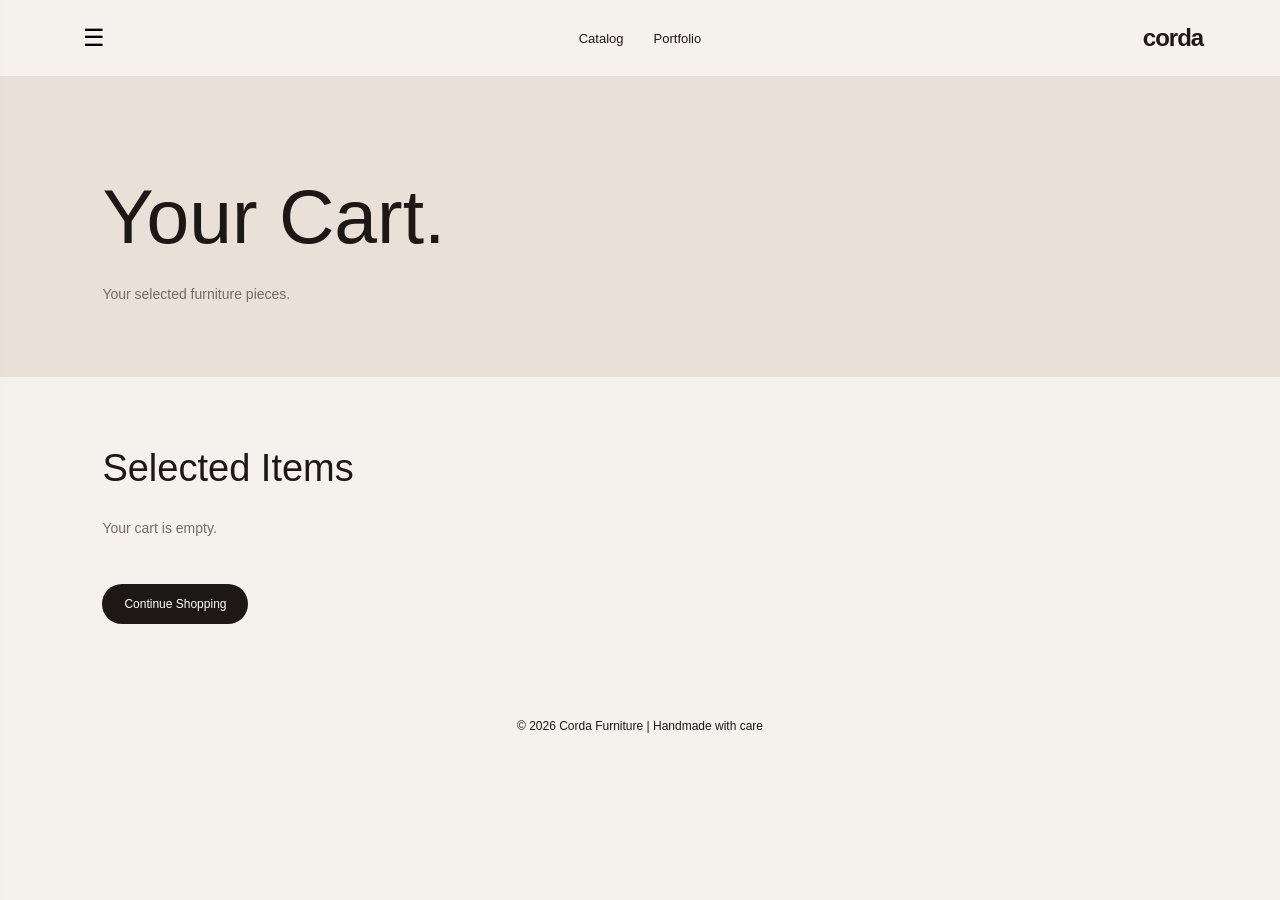
==== cart.html @ 0aab3347 "Create Corda multi-page furniture website" ====
<!DOCTYPE html>
<html lang="en">
<head>
  <meta charset="UTF-8">
  <meta name="viewport" content="width=device-width, initial-scale=1.0">

  <title>Cart | Corda</title>

  <link rel="stylesheet" href="style.css">
</head>
<body>

  <header class="navbar">

    <button class="menu-icon" onclick="toggleMenu()" aria-label="Open menu">
      ☰
    </button>

    <nav class="top-links">
      <a href="catalog.html">Catalog</a>
      <a href="portfolio.html">Portfolio</a>
    </nav>

    <a href="index.html" class="logo">corda</a>

  </header>

  <div class="menu-overlay" id="menuOverlay" onclick="closeMenu()"></div>

  <aside class="side-menu" id="sideMenu">

    <button class="close-menu" onclick="closeMenu()">×</button>

    <h3>corda</h3>

    <nav>
      <a href="index.html">Home</a>
      <a href="story.html">Story</a>
      <a href="catalog.html">Catalog</a>
      <a href="portfolio.html">Portfolio</a>
      <a href="contact.html">Contact</a>
      <a href="cart.html">Add to Cart</a>
    </nav>

  </aside>

  <main>

    <section class="page-hero">

      <h1>Your Cart.</h1>

      <p>
        Your selected furniture pieces.
      </p>

    </section>

    <section class="page-content">

      <h2>Selected Items</h2>

      <div id="cartItems"></div>

      <br>

      <a href="catalog.html" class="dark-btn">
        Continue Shopping
      </a>

    </section>

  </main>

  <footer>
    <p>© 2026 Corda Furniture | Handmade with care</p>
  </footer>

  <script src="script.js"></script>

</body>
</html>
---- style.css ----
* {
  margin: 0;
  padding: 0;
  box-sizing: border-box;
}

html {
  scroll-behavior: smooth;
}

body {
  font-family: Arial, sans-serif;
  background: #f5f1ed;
  color: #1d1815;
}

a {
  color: inherit;
  text-decoration: none;
}

/* HEADER */

.navbar {
  display: grid;
  grid-template-columns: 1fr auto 1fr;
  align-items: center;
  padding: 24px 6%;
  background: #f5f1ed;
  position: relative;
  z-index: 20;
}

.menu-icon {
  justify-self: start;
  display: block;
  background: none;
  border: none;
  font-size: 24px;
  cursor: pointer;
  line-height: 1;
  width: 35px;
}

.top-links {
  display: flex;
  gap: 30px;
  justify-content: center;
}

.top-links a {
  font-size: 13px;
  transition: 0.3s;
}

.top-links a:hover {
  opacity: 0.55;
}

.logo {
  justify-self: end;
  font-size: 24px;
  font-weight: bold;
  letter-spacing: -1px;
}

/* SIDE MENU */

.side-menu {
  position: fixed;
  top: 0;
  left: -320px;
  width: 300px;
  height: 100vh;
  background: #f5f1ed;
  padding: 35px;
  z-index: 100;
  transition: left 0.35s ease;
  box-shadow: 5px 0 25px rgba(0,0,0,0.08);
}

.side-menu.active {
  left: 0;
}

.side-menu h3 {
  font-size: 25px;
  margin: 15px 0 55px;
}

.close-menu {
  position: absolute;
  right: 25px;
  top: 20px;
  border: none;
  background: none;
  font-size: 30px;
  cursor: pointer;
}

.side-menu nav {
  display: flex;
  flex-direction: column;
  gap: 25px;
}

.side-menu nav a {
  font-size: 15px;
  border-bottom: 1px solid #ddd2ca;
  padding-bottom: 12px;
}

.menu-overlay {
  display: none;
  position: fixed;
  inset: 0;
  background: rgba(0,0,0,0.35);
  z-index: 90;
}

.menu-overlay.active {
  display: block;
}

/* HERO */

.hero {
  display: grid;
  grid-template-columns: 1fr 1fr;
  min-height: 560px;
  padding: 45px 6%;
  gap: 35px;
  align-items: center;
}

.hero-content h1 {
  font-size: clamp(36px, 5vw, 64px);
  line-height: 1.05;
  margin: 15px 0 25px;
  font-weight: 500;
}

.small-label {
  font-size: 11px;
  letter-spacing: 2px;
}

.hero-content p:not(.small-label) {
  max-width: 280px;
  font-size: 13px;
  line-height: 1.7;
  color: #756b65;
  margin-bottom: 25px;
}

.hero-image img {
  width: 100%;
  height: 480px;
  object-fit: cover;
  border-radius: 5px;
}

/* BUTTONS */

.dark-btn,
.light-btn,
.outline-btn {
  display: inline-block;
  padding: 13px 22px;
  border-radius: 30px;
  cursor: pointer;
  font-size: 12px;
  transition: 0.3s;
}

.dark-btn {
  background: #1d1815;
  color: white;
  border: none;
}

.dark-btn:hover {
  background: #6d4c3b;
}

.outline-btn {
  background: transparent;
  border: 1px solid #6d625b;
  color: #1d1815;
  align-self: center;
}

.outline-btn:hover {
  background: #1d1815;
  color: white;
}

/* PRODUCTS */

.products {
  display: flex;
  gap: 15px;
  align-items: center;
  padding: 0 6% 80px;
}

.product-card {
  width: 150px;
  height: 120px;
  background: white;
  padding: 8px;
  border-radius: 5px;
  box-shadow: 0 5px 15px rgba(0,0,0,0.04);
}

.product-card img {
  width: 100%;
  height: 100%;
  object-fit: cover;
}

/* STORY */

.story {
  padding: 75px 8%;
}

.story h2,
.details h2 {
  font-size: clamp(28px, 4vw, 43px);
  font-weight: 400;
  margin-bottom: 20px;
}

.story > p {
  max-width: 500px;
  font-size: 13px;
  line-height: 1.8;
  color: #756b65;
  margin-bottom: 40px;
}

.story-layout {
  display: grid;
  grid-template-columns: 1.5fr 1fr;
  gap: 35px;
  align-items: center;
}

.story-layout > img {
  width: 100%;
  height: 270px;
  object-fit: cover;
}

.stats {
  display: flex;
  flex-direction: column;
  gap: 25px;
}

.stats h3 {
  font-size: 40px;
  font-weight: 400;
}

.stats p {
  font-size: 12px;
  color: #756b65;
}

/* DETAILS */

.details {
  background: #24150e;
  color: white;
  padding: 80px 8%;
}

.details-grid {
  display: grid;
  grid-template-columns: 1fr 1.5fr;
  gap: 45px;
  align-items: center;
}

.details-grid img {
  width: 100%;
  height: 300px;
  object-fit: cover;
}

.details-text p {
  font-size: 13px;
  line-height: 1.8;
  color: #d6cbc4;
  margin-bottom: 25px;
}

.light-btn {
  background: transparent;
  color: white;
  border: 1px solid white;
}

.light-btn:hover {
  background: white;
  color: #24150e;
}

.small-images {
  display: flex;
  gap: 15px;
  margin-top: 35px;
}

.small-images img {
  width: 150px;
  height: 110px;
  object-fit: cover;
}

/* FINAL SECTION */

.final-section {
  padding: 90px 8%;
  background: #f5f1ed;
}

.final-section h2 {
  font-size: clamp(35px, 5vw, 70px);
  font-weight: 400;
  color: #9b8577;
}

/* INNER PAGES */

.page-hero {
  padding: 100px 8% 70px;
  background: #e9e0d8;
}

.page-hero h1 {
  font-size: clamp(40px, 6vw, 80px);
  font-weight: 400;
  line-height: 1.05;
  margin-bottom: 25px;
}

.page-hero p {
  max-width: 500px;
  color: #756b65;
  line-height: 1.8;
  font-size: 14px;
}

.page-content {
  padding: 70px 8%;
}

.page-content h2 {
  font-size: 38px;
  font-weight: 400;
  margin-bottom: 25px;
}

.page-content p {
  font-size: 14px;
  line-height: 1.9;
  color: #756b65;
  max-width: 650px;
  margin-bottom: 25px;
}

.page-image {
  width: 100%;
  max-height: 450px;
  object-fit: cover;
  margin-top: 25px;
}

/* CATALOG */

.catalog-grid {
  display: grid;
  grid-template-columns: repeat(3, 1fr);
  gap: 25px;
}

.catalog-card {
  background: white;
  padding: 15px;
}

.catalog-card img {
  width: 100%;
  height: 250px;
  object-fit: cover;
}

.catalog-card h3 {
  font-size: 18px;
  font-weight: 400;
  margin: 15px 0 8px;
}

.catalog-card p {
  font-size: 13px;
  margin-bottom: 15px;
}

/* PORTFOLIO */

.portfolio-grid {
  display: grid;
  grid-template-columns: repeat(2, 1fr);
  gap: 25px;
}

.portfolio-grid img {
  width: 100%;
  height: 320px;
  object-fit: cover;
}

/* CONTACT */

.contact-form {
  max-width: 600px;
}

.contact-form input,
.contact-form textarea {
  width: 100%;
  padding: 15px;
  margin-bottom: 18px;
  border: 1px solid #d5c8be;
  background: #fff;
  font-family: inherit;
  font-size: 14px;
}

.contact-form textarea {
  min-height: 150px;
  resize: vertical;
}

/* CART */

.cart-item {
  display: flex;
  align-items: center;
  justify-content: space-between;
  background: white;
  padding: 20px;
  margin-bottom: 15px;
  gap: 15px;
}

.cart-item img {
  width: 90px;
  height: 75px;
  object-fit: cover;
}

.cart-item h3 {
  font-weight: 400;
  font-size: 15px;
}

.cart-item button {
  border: none;
  background: #24150e;
  color: white;
  padding: 10px 15px;
  cursor: pointer;
}

/* FOOTER */

footer {
  padding: 25px;
  text-align: center;
  font-size: 12px;
  background: #f5f1ed;
}

/* RESPONSIVE */

@media (max-width: 768px) {

  .navbar {
    padding: 18px 6%;
  }

  .top-links {
    gap: 12px;
  }

  .top-links a {
    font-size: 11px;
  }

  .logo {
    font-size: 21px;
  }

  .hero {
    grid-template-columns: 1fr;
    padding: 30px 6%;
  }

  .hero-image img {
    height: 350px;
  }

  .products {
    flex-wrap: wrap;
    padding-bottom: 50px;
  }

  .story-layout,
  .details-grid {
    grid-template-columns: 1fr;
  }

  .stats {
    display: grid;
    grid-template-columns: repeat(3, 1fr);
    gap: 10px;
  }

  .stats h3 {
    font-size: 28px;
  }

  .small-images img {
    width: 32%;
    height: 90px;
  }

  .details,
  .story {
    padding: 50px 6%;
  }

  .page-hero {
    padding: 70px 6% 50px;
  }

  .page-content {
    padding: 50px 6%;
  }

  .catalog-grid {
    grid-template-columns: 1fr;
  }

  .portfolio-grid {
    grid-template-columns: 1fr;
  }

  .portfolio-grid img {
    height: 250px;
  }

  .cart-item {
    flex-wrap: wrap;
  }

}
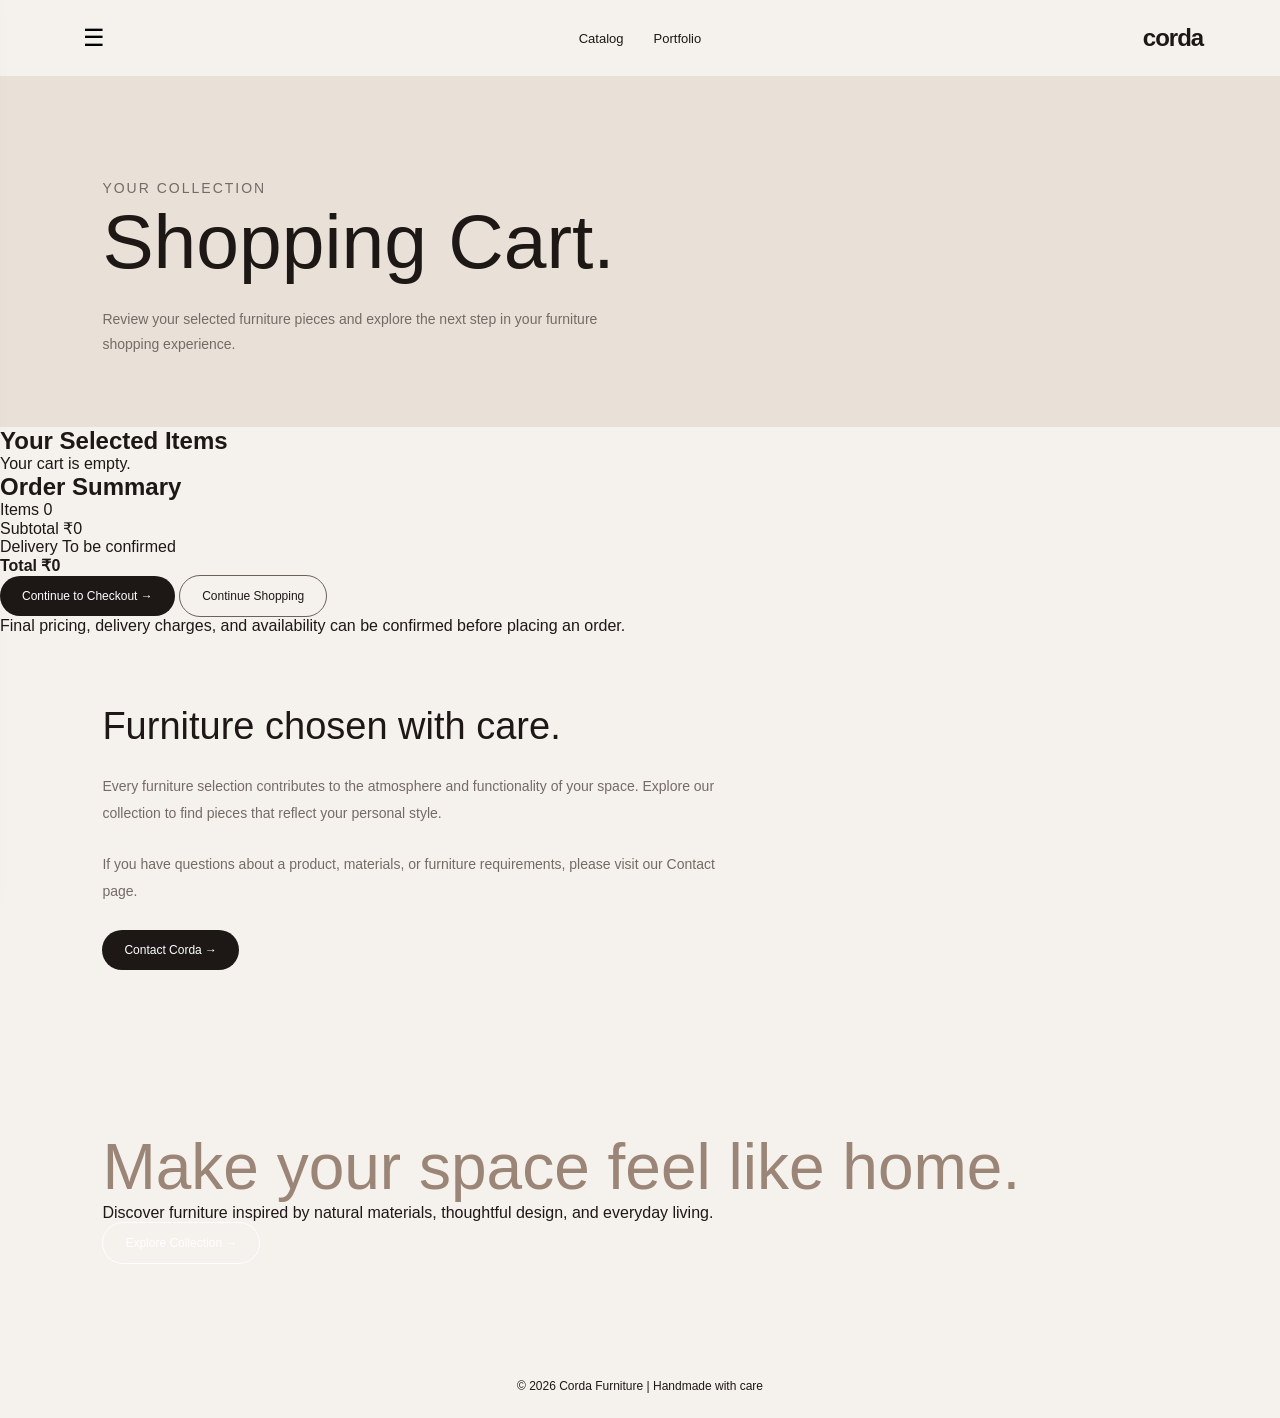
==== commit 8431d72e: "Update Corda furniture website" ====
--- a/cart.html
+++ b/cart.html
@@ -5,15 +5,18 @@
   <meta charset="UTF-8">
   <meta name="viewport" content="width=device-width, initial-scale=1.0">
 
-  <title>Cart | Corda</title>
+  <title>Cart | Corda Furniture</title>
 
   <link rel="stylesheet" href="style.css">
 </head>
 <body>
 
+  <!-- HEADER -->
   <header class="navbar">
 
-    <button class="menu-icon" onclick="toggleMenu()" aria-label="Open menu">
+    <button class="menu-icon"
+            onclick="toggleMenu()"
+            aria-label="Open menu">
       ☰
     </button>
 
@@ -26,11 +29,19 @@
 
   </header>
 
-  <div class="menu-overlay" id="menuOverlay" onclick="closeMenu()"></div>
+
+  <!-- SIDE MENU -->
+  <div class="menu-overlay"
+       id="menuOverlay"
+       onclick="closeMenu()">
+  </div>
 
   <aside class="side-menu" id="sideMenu">
 
-    <button class="close-menu" onclick="closeMenu()">×</button>
+    <button class="close-menu"
+            onclick="closeMenu()">
+      ×
+    </button>
 
     <h3>corda</h3>
 
@@ -45,37 +56,229 @@
 
   </aside>
 
+
   <main>
 
+    <!-- PAGE HERO -->
     <section class="page-hero">
 
-      <h1>Your Cart.</h1>
-
-      <p>
-        Your selected furniture pieces.
-      </p>
-
-    </section>
-
-    <section class="page-content">
-
-      <h2>Selected Items</h2>
-
-      <div id="cartItems"></div>
-
-      <br>
-
-      <a href="catalog.html" class="dark-btn">
-        Continue Shopping
+      <p class="small-label">
+        YOUR COLLECTION
+      </p>
+
+      <h1>
+        Shopping Cart.
+      </h1>
+
+      <p>
+        Review your selected furniture pieces
+        and explore the next step in your
+        furniture shopping experience.
+      </p>
+
+    </section>
+
+
+    <!-- CART SECTION -->
+    <section class="cart-section reveal-on-scroll">
+
+      <div class="cart-container">
+
+        <!-- CART ITEMS -->
+        <div class="cart-items">
+
+          <h2>
+            Your Selected Items
+          </h2>
+
+          <div id="cartItems">
+
+            <!-- Cart items are loaded using JavaScript -->
+
+          </div>
+
+          <div id="emptyCart"
+               class="empty-cart"
+               style="display: none;">
+
+            <h3>
+              Your cart is empty.
+            </h3>
+
+            <p>
+              Explore our collection and
+              discover furniture for your space.
+            </p>
+
+            <a href="catalog.html"
+               class="dark-btn">
+
+              Explore Catalog →
+
+            </a>
+
+          </div>
+
+        </div>
+
+
+        <!-- CART SUMMARY -->
+        <div class="cart-summary">
+
+          <h2>
+            Order Summary
+          </h2>
+
+          <div class="summary-row">
+
+            <span>
+              Items
+            </span>
+
+            <span id="cartCount">
+              0
+            </span>
+
+          </div>
+
+
+          <div class="summary-row">
+
+            <span>
+              Subtotal
+            </span>
+
+            <span id="cartSubtotal">
+              ₹0
+            </span>
+
+          </div>
+
+
+          <div class="summary-row">
+
+            <span>
+              Delivery
+            </span>
+
+            <span>
+              To be confirmed
+            </span>
+
+          </div>
+
+
+          <div class="summary-divider"></div>
+
+
+          <div class="summary-row total-row">
+
+            <strong>
+              Total
+            </strong>
+
+            <strong id="cartTotal">
+              ₹0
+            </strong>
+
+          </div>
+
+
+          <button class="dark-btn"
+                  onclick="checkoutCart()">
+
+            Continue to Checkout →
+
+          </button>
+
+
+          <a href="catalog.html"
+             class="outline-btn">
+
+            Continue Shopping
+
+          </a>
+
+          <p class="summary-note">
+
+            Final pricing, delivery charges,
+            and availability can be confirmed
+            before placing an order.
+
+          </p>
+
+        </div>
+
+      </div>
+
+    </section>
+
+
+    <!-- INFORMATION SECTION -->
+    <section class="page-content reveal-on-scroll">
+
+      <h2>
+        Furniture chosen with care.
+      </h2>
+
+      <p>
+        Every furniture selection contributes
+        to the atmosphere and functionality
+        of your space. Explore our collection
+        to find pieces that reflect your
+        personal style.
+      </p>
+
+      <p>
+        If you have questions about a product,
+        materials, or furniture requirements,
+        please visit our Contact page.
+      </p>
+
+      <a href="contact.html"
+         class="dark-btn">
+
+        Contact Corda →
+
       </a>
 
     </section>
 
+
+    <!-- FINAL SECTION -->
+    <section class="final-section">
+
+      <h2>
+        Make your space feel like home.
+      </h2>
+
+      <p>
+        Discover furniture inspired by
+        natural materials, thoughtful
+        design, and everyday living.
+      </p>
+
+      <a href="catalog.html"
+         class="light-btn">
+
+        Explore Collection →
+
+      </a>
+
+    </section>
+
   </main>
 
+
+  <!-- FOOTER -->
   <footer>
-    <p>© 2026 Corda Furniture | Handmade with care</p>
+
+    <p>
+      © 2026 Corda Furniture | Handmade with care
+    </p>
+
   </footer>
+
 
   <script src="script.js"></script>
 
--- a/style.css
+++ b/style.css
@@ -569,4 +569,182 @@
     flex-wrap: wrap;
   }
 
-}+}
+
+/* ========================================
+   CORDA - ANIMATIONS & TRANSITIONS
+   ======================================== */
+
+/* Smooth scrolling */
+html {
+  scroll-behavior: smooth;
+}
+
+/* General page reveal */
+@keyframes fadeIn {
+  from {
+    opacity: 0;
+  }
+  to {
+    opacity: 1;
+  }
+}
+
+@keyframes slideUp {
+  from {
+    opacity: 0;
+    transform: translateY(40px);
+  }
+  to {
+    opacity: 1;
+    transform: translateY(0);
+  }
+}
+
+@keyframes slideLeft {
+  from {
+    opacity: 0;
+    transform: translateX(-40px);
+  }
+  to {
+    opacity: 1;
+    transform: translateX(0);
+  }
+}
+
+@keyframes slideRight {
+  from {
+    opacity: 0;
+    transform: translateX(40px);
+  }
+  to {
+    opacity: 1;
+    transform: translateX(0);
+  }
+}
+
+/* Hero section entrance */
+.hero h1 {
+  animation: slideUp 1s ease-out both;
+}
+
+.hero p {
+  animation: slideUp 1s ease-out 0.2s both;
+}
+
+.hero .btn,
+.hero button {
+  animation: slideUp 1s ease-out 0.4s both;
+}
+
+/* Navigation transition */
+.navbar a,
+nav a {
+  transition:
+    color 0.3s ease,
+    opacity 0.3s ease;
+}
+
+.navbar a:hover,
+nav a:hover {
+  opacity: 0.65;
+}
+
+/* Button transitions */
+button,
+.btn,
+a.btn {
+  transition:
+    transform 0.3s ease,
+    background-color 0.3s ease,
+    color 0.3s ease,
+    box-shadow 0.3s ease;
+}
+
+button:hover,
+.btn:hover,
+a.btn:hover {
+  transform: translateY(-3px);
+}
+
+/* Product card hover */
+.product-card,
+.product-item,
+.card {
+  transition:
+    transform 0.4s ease,
+    box-shadow 0.4s ease;
+}
+
+.product-card:hover,
+.product-item:hover,
+.card:hover {
+  transform: translateY(-8px);
+  box-shadow: 0 10px 30px rgba(0, 0, 0, 0.08);
+}
+
+/* Product image zoom */
+.product-card img,
+.product-item img,
+.card img {
+  transition: transform 0.5s ease;
+}
+
+.product-card:hover img,
+.product-item:hover img,
+.card:hover img {
+  transform: scale(1.05);
+}
+
+/* Image transitions */
+img {
+  transition: opacity 0.3s ease;
+}
+
+/* Section heading hover transition */
+h1,
+h2,
+h3 {
+  transition: letter-spacing 0.3s ease;
+}
+
+/* Image hover effect */
+.story-section img,
+.details-section img,
+.about-section img {
+  transition:
+    transform 0.6s ease,
+    filter 0.4s ease;
+}
+
+.story-section img:hover,
+.details-section img:hover,
+.about-section img:hover {
+  transform: scale(1.03);
+}
+
+/* Accessibility: reduce motion */
+@media (prefers-reduced-motion: reduce) {
+  *,
+  *::before,
+  *::after {
+    animation-duration: 0.01ms !important;
+    animation-iteration-count: 1 !important;
+    transition-duration: 0.01ms !important;
+    scroll-behavior: auto !important;
+  }
+}
+
+/* Scroll reveal */
+.reveal-hidden {
+  opacity: 0;
+  transform: translateY(35px);
+  transition:
+    opacity 0.8s ease,
+    transform 0.8s ease;
+}
+
+.reveal-visible {
+  opacity: 1;
+  transform: translateY(0);
+}
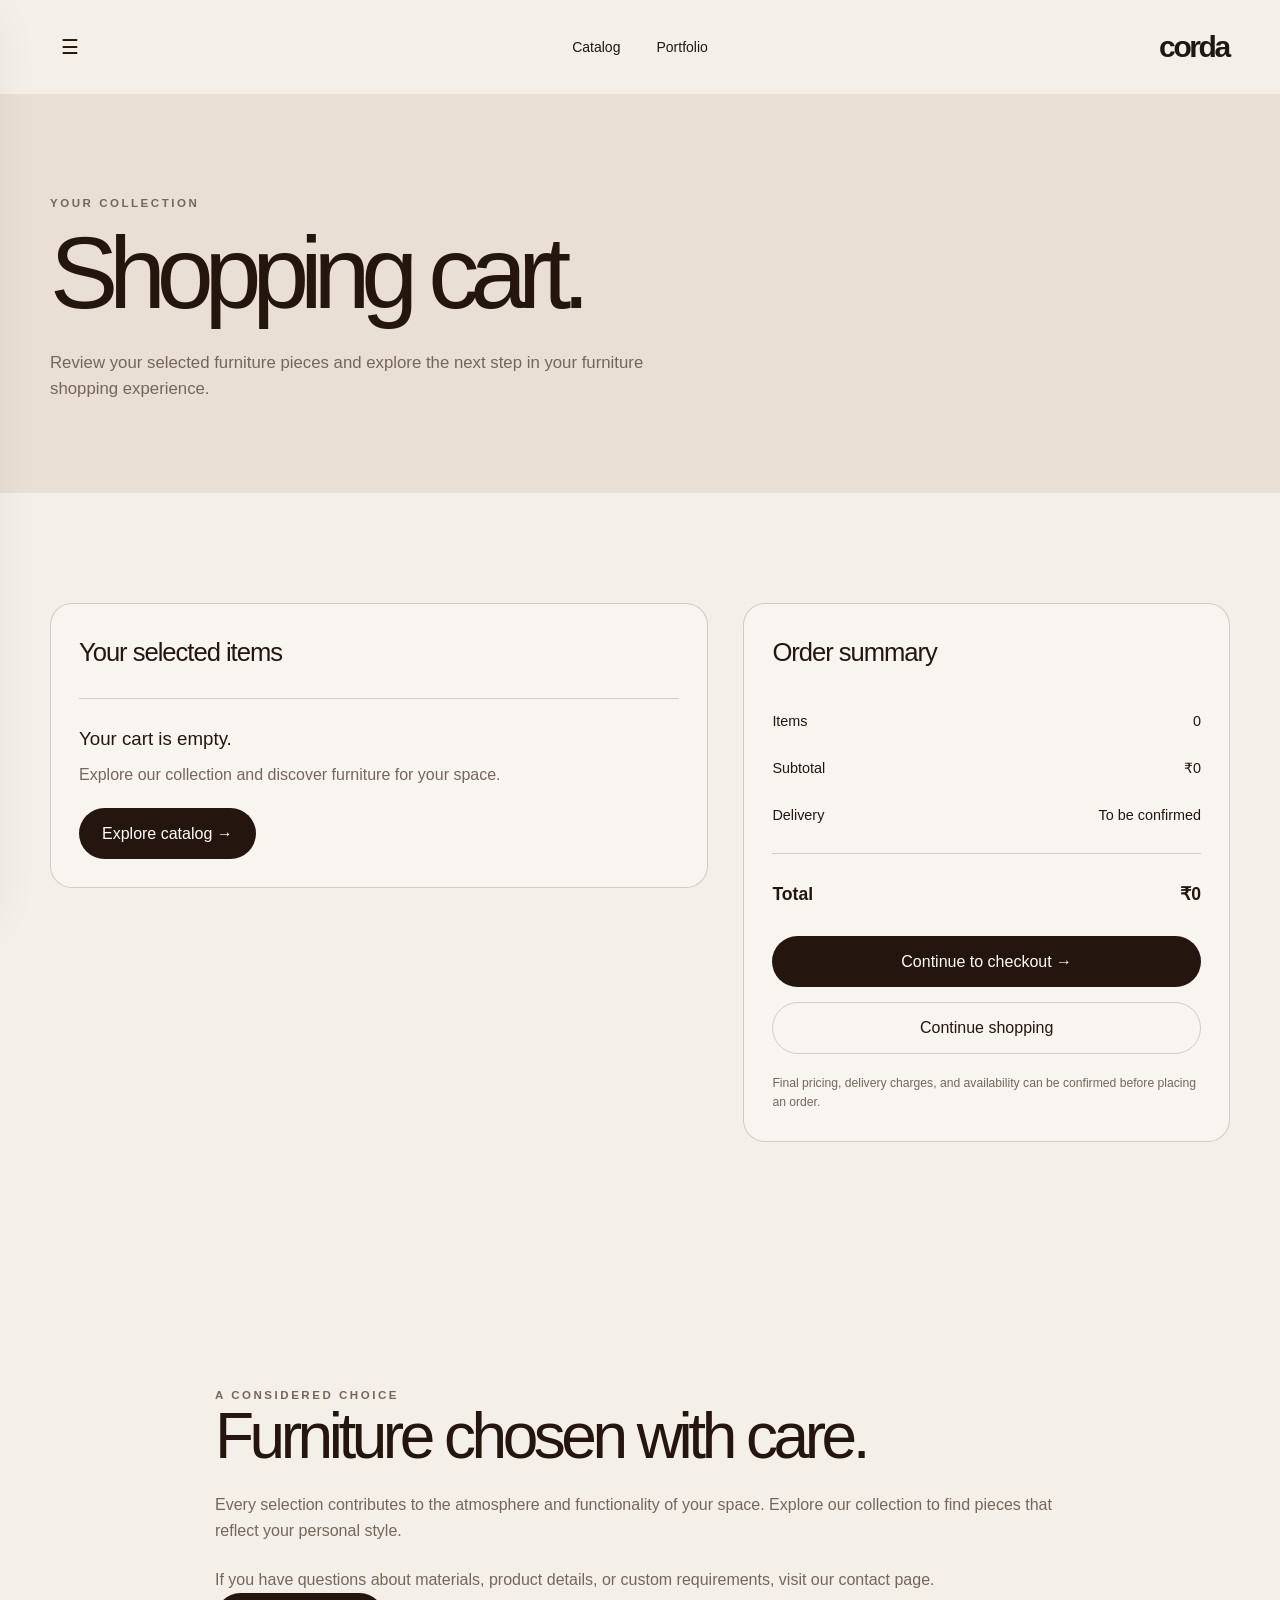
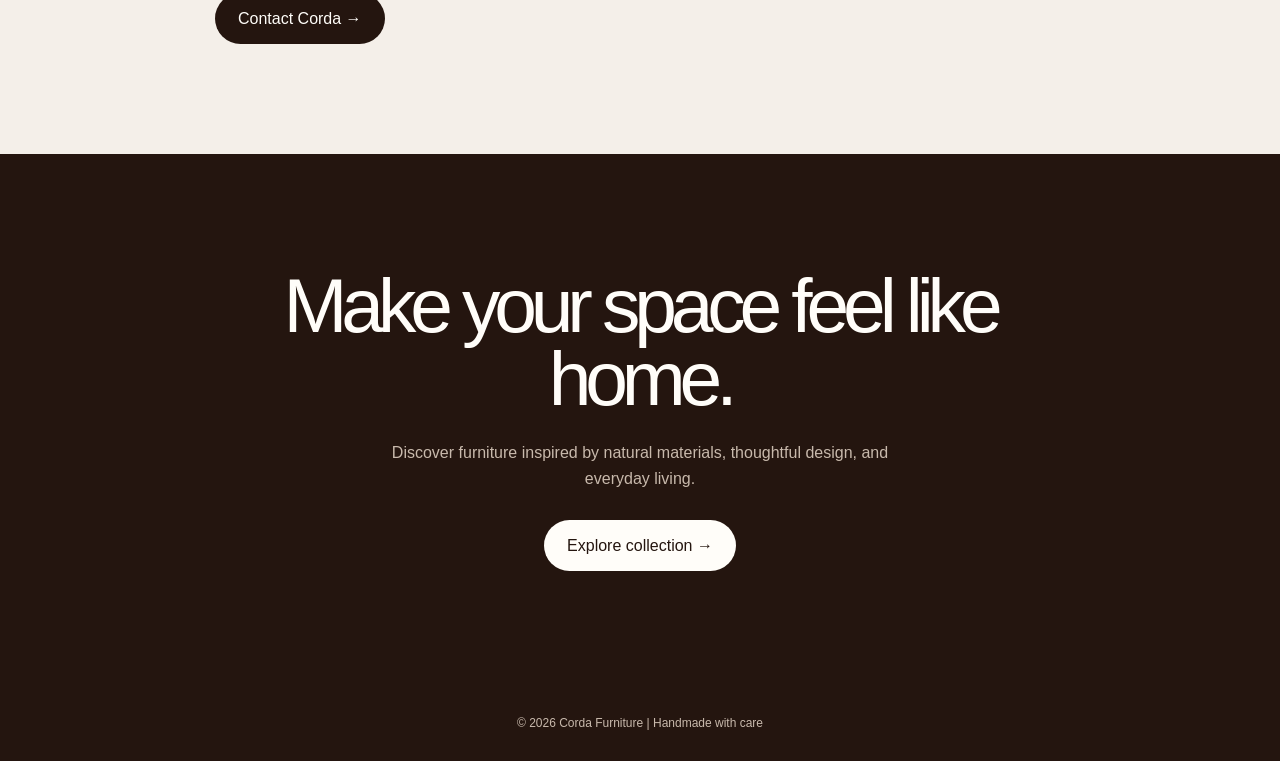
==== commit d78dee0b: "Fix website root structure for GitHub Pages" ====
--- a/cart.html
+++ b/cart.html
@@ -1,286 +1,92 @@
-
 <!DOCTYPE html>
 <html lang="en">
 <head>
   <meta charset="UTF-8">
   <meta name="viewport" content="width=device-width, initial-scale=1.0">
-
+  <meta name="description" content="Corda Furniture — thoughtful, handmade furniture inspired by natural materials.">
   <title>Cart | Corda Furniture</title>
-
   <link rel="stylesheet" href="style.css">
 </head>
 <body>
-
-  <!-- HEADER -->
   <header class="navbar">
-
-    <button class="menu-icon"
-            onclick="toggleMenu()"
-            aria-label="Open menu">
-      ☰
-    </button>
-
-    <nav class="top-links">
+    <button class="menu-icon" onclick="toggleMenu()" aria-label="Open navigation menu">☰</button>
+    <nav class="top-links" aria-label="Quick navigation">
       <a href="catalog.html">Catalog</a>
       <a href="portfolio.html">Portfolio</a>
     </nav>
-
-    <a href="index.html" class="logo">corda</a>
-
+    <a href="index.html" class="logo" aria-label="Corda home">corda</a>
   </header>
 
+  <div class="menu-overlay" id="menuOverlay" onclick="closeMenu()"></div>
 
-  <!-- SIDE MENU -->
-  <div class="menu-overlay"
-       id="menuOverlay"
-       onclick="closeMenu()">
-  </div>
-
-  <aside class="side-menu" id="sideMenu">
-
-    <button class="close-menu"
-            onclick="closeMenu()">
-      ×
-    </button>
-
+  <aside class="side-menu" id="sideMenu" aria-label="Main navigation">
+    <button class="close-menu" onclick="closeMenu()" aria-label="Close menu">×</button>
     <h3>corda</h3>
-
     <nav>
       <a href="index.html">Home</a>
       <a href="story.html">Story</a>
       <a href="catalog.html">Catalog</a>
       <a href="portfolio.html">Portfolio</a>
       <a href="contact.html">Contact</a>
-      <a href="cart.html">Add to Cart</a>
+      <a href="cart.html">Add to Cart <span id="menuCartCount"></span></a>
     </nav>
-
   </aside>
 
-
   <main>
-
-    <!-- PAGE HERO -->
     <section class="page-hero">
-
-      <p class="small-label">
-        YOUR COLLECTION
-      </p>
-
-      <h1>
-        Shopping Cart.
-      </h1>
-
-      <p>
-        Review your selected furniture pieces
-        and explore the next step in your
-        furniture shopping experience.
-      </p>
-
+      <div class="container">
+        <p class="eyebrow">Your collection</p>
+        <h1>Shopping cart.</h1>
+        <p>Review your selected furniture pieces and explore the next step in your furniture shopping experience.</p>
+      </div>
     </section>
 
-
-    <!-- CART SECTION -->
-    <section class="cart-section reveal-on-scroll">
-
-      <div class="cart-container">
-
-        <!-- CART ITEMS -->
-        <div class="cart-items">
-
-          <h2>
-            Your Selected Items
-          </h2>
-
-          <div id="cartItems">
-
-            <!-- Cart items are loaded using JavaScript -->
-
+    <section class="section">
+      <div class="container cart-container">
+        <div class="cart-items reveal-on-scroll">
+          <h2>Your selected items</h2>
+          <div id="cartItems"></div>
+          <div id="emptyCart" class="empty-cart" style="display: none;">
+            <h3>Your cart is empty.</h3>
+            <p>Explore our collection and discover furniture for your space.</p>
+            <a href="catalog.html" class="dark-btn">Explore catalog →</a>
           </div>
-
-          <div id="emptyCart"
-               class="empty-cart"
-               style="display: none;">
-
-            <h3>
-              Your cart is empty.
-            </h3>
-
-            <p>
-              Explore our collection and
-              discover furniture for your space.
-            </p>
-
-            <a href="catalog.html"
-               class="dark-btn">
-
-              Explore Catalog →
-
-            </a>
-
-          </div>
-
         </div>
 
-
-        <!-- CART SUMMARY -->
-        <div class="cart-summary">
-
-          <h2>
-            Order Summary
-          </h2>
-
-          <div class="summary-row">
-
-            <span>
-              Items
-            </span>
-
-            <span id="cartCount">
-              0
-            </span>
-
-          </div>
-
-
-          <div class="summary-row">
-
-            <span>
-              Subtotal
-            </span>
-
-            <span id="cartSubtotal">
-              ₹0
-            </span>
-
-          </div>
-
-
-          <div class="summary-row">
-
-            <span>
-              Delivery
-            </span>
-
-            <span>
-              To be confirmed
-            </span>
-
-          </div>
-
-
+        <div class="cart-summary reveal-on-scroll">
+          <h2>Order summary</h2>
+          <div class="summary-row"><span>Items</span><span id="cartCount">0</span></div>
+          <div class="summary-row"><span>Subtotal</span><span id="cartSubtotal">₹0</span></div>
+          <div class="summary-row"><span>Delivery</span><span>To be confirmed</span></div>
           <div class="summary-divider"></div>
-
-
-          <div class="summary-row total-row">
-
-            <strong>
-              Total
-            </strong>
-
-            <strong id="cartTotal">
-              ₹0
-            </strong>
-
-          </div>
-
-
-          <button class="dark-btn"
-                  onclick="checkoutCart()">
-
-            Continue to Checkout →
-
-          </button>
-
-
-          <a href="catalog.html"
-             class="outline-btn">
-
-            Continue Shopping
-
-          </a>
-
-          <p class="summary-note">
-
-            Final pricing, delivery charges,
-            and availability can be confirmed
-            before placing an order.
-
-          </p>
-
+          <div class="summary-row total-row"><strong>Total</strong><strong id="cartTotal">₹0</strong></div>
+          <button class="dark-btn" onclick="checkoutCart()">Continue to checkout →</button>
+          <a href="catalog.html" class="outline-btn">Continue shopping</a>
+          <p class="summary-note">Final pricing, delivery charges, and availability can be confirmed before placing an order.</p>
         </div>
-
       </div>
-
     </section>
 
-
-    <!-- INFORMATION SECTION -->
-    <section class="page-content reveal-on-scroll">
-
-      <h2>
-        Furniture chosen with care.
-      </h2>
-
-      <p>
-        Every furniture selection contributes
-        to the atmosphere and functionality
-        of your space. Explore our collection
-        to find pieces that reflect your
-        personal style.
-      </p>
-
-      <p>
-        If you have questions about a product,
-        materials, or furniture requirements,
-        please visit our Contact page.
-      </p>
-
-      <a href="contact.html"
-         class="dark-btn">
-
-        Contact Corda →
-
-      </a>
-
+    <section class="section">
+      <div class="container content-narrow reveal-on-scroll">
+        <p class="eyebrow">A considered choice</p>
+        <h2>Furniture chosen with care.</h2>
+        <p>Every selection contributes to the atmosphere and functionality of your space. Explore our collection to find pieces that reflect your personal style.</p>
+        <p>If you have questions about materials, product details, or custom requirements, visit our contact page.</p>
+        <a href="contact.html" class="dark-btn">Contact Corda →</a>
+      </div>
     </section>
 
-
-    <!-- FINAL SECTION -->
     <section class="final-section">
-
-      <h2>
-        Make your space feel like home.
-      </h2>
-
-      <p>
-        Discover furniture inspired by
-        natural materials, thoughtful
-        design, and everyday living.
-      </p>
-
-      <a href="catalog.html"
-         class="light-btn">
-
-        Explore Collection →
-
-      </a>
-
+      <h2>Make your space feel like home.</h2>
+      <p>Discover furniture inspired by natural materials, thoughtful design, and everyday living.</p>
+      <a class="light-btn" href="catalog.html">Explore collection →</a>
     </section>
-
   </main>
 
-
-  <!-- FOOTER -->
   <footer>
-
-    <p>
-      © 2026 Corda Furniture | Handmade with care
-    </p>
-
+    <p>© 2026 Corda Furniture | Handmade with care</p>
   </footer>
-
-
   <script src="script.js"></script>
-
 </body>
-</html>+</html>
--- a/style.css
+++ b/style.css
@@ -1,3 +1,19 @@
+/* =========================================================
+   CORDA FURNITURE | REFINED RESPONSIVE DESIGN
+   ========================================================= */
+
+:root {
+  --cream: #f4efe9;
+  --soft-cream: #e9dfd4;
+  --paper: #fffdf9;
+  --brown: #24150f;
+  --brown-2: #3c251b;
+  --muted: #75665d;
+  --line: rgba(36, 21, 15, 0.18);
+  --accent: #b49a80;
+  --shadow: 0 18px 55px rgba(36, 21, 15, 0.10);
+  --radius: 22px;
+}
 
 * {
   margin: 0;
@@ -10,9 +26,22 @@
 }
 
 body {
-  font-family: Arial, sans-serif;
-  background: #f5f1ed;
-  color: #1d1815;
+  min-height: 100vh;
+  overflow-x: hidden;
+  background: var(--cream);
+  color: var(--brown);
+  font-family: Arial, Helvetica, sans-serif;
+  line-height: 1.6;
+}
+
+body.menu-open {
+  overflow: hidden;
+}
+
+img {
+  display: block;
+  width: 100%;
+  max-width: 100%;
 }
 
 a {
@@ -20,731 +49,1192 @@
   text-decoration: none;
 }
 
-/* HEADER */
+button,
+a,
+input,
+textarea,
+select {
+  font: inherit;
+}
+
+button,
+a {
+  -webkit-tap-highlight-color: transparent;
+}
+
+button {
+  cursor: pointer;
+}
+
+::selection {
+  background: var(--brown);
+  color: var(--cream);
+}
+
+/* ---------- GLOBAL ---------- */
+
+.container {
+  width: min(1180px, calc(100% - 48px));
+  margin-inline: auto;
+}
+
+.section {
+  padding: 110px 0;
+}
+
+.eyebrow {
+  color: var(--muted);
+  font-size: 0.72rem;
+  font-weight: 700;
+  letter-spacing: 0.22em;
+  text-transform: uppercase;
+}
+
+.section-heading {
+  max-width: 780px;
+  margin-bottom: 45px;
+}
+
+.section-heading h2 {
+  margin-top: 12px;
+  font-size: clamp(2.2rem, 5vw, 5rem);
+  font-weight: 500;
+  letter-spacing: -0.065em;
+  line-height: 0.98;
+}
+
+.section-heading p {
+  max-width: 650px;
+  margin-top: 22px;
+  color: var(--muted);
+  font-size: 1rem;
+}
+
+h1,
+h2,
+h3,
+p {
+  overflow-wrap: anywhere;
+}
+
+h1,
+h2,
+h3 {
+  font-weight: 500;
+}
+
+.text-link {
+  display: inline-flex;
+  align-items: center;
+  gap: 9px;
+  margin-top: 22px;
+  border-bottom: 1px solid currentColor;
+  padding-bottom: 5px;
+  font-size: 0.85rem;
+  font-weight: 700;
+}
+
+.dark-btn,
+.light-btn,
+.outline-btn {
+  display: inline-flex;
+  align-items: center;
+  justify-content: center;
+  min-height: 46px;
+  padding: 12px 22px;
+  border-radius: 999px;
+  border: 1px solid transparent;
+  transition: transform 0.3s ease, background 0.3s ease, color 0.3s ease, border-color 0.3s ease;
+}
+
+.dark-btn {
+  background: var(--brown);
+  color: var(--paper);
+}
+
+.light-btn {
+  background: var(--paper);
+  color: var(--brown);
+}
+
+.outline-btn {
+  border-color: var(--line);
+  background: transparent;
+  color: var(--brown);
+}
+
+.dark-btn:hover,
+.light-btn:hover,
+.outline-btn:hover {
+  transform: translateY(-3px);
+}
+
+.dark-btn:hover {
+  background: var(--brown-2);
+}
+
+.outline-btn:hover {
+  border-color: var(--brown);
+  background: var(--paper);
+}
+
+/* ---------- HEADER ---------- */
 
 .navbar {
+  position: relative;
+  z-index: 20;
   display: grid;
   grid-template-columns: 1fr auto 1fr;
   align-items: center;
-  padding: 24px 6%;
-  background: #f5f1ed;
-  position: relative;
-  z-index: 20;
+  width: min(1180px, calc(100% - 48px));
+  margin: 0 auto;
+  padding: 26px 0;
 }
 
 .menu-icon {
   justify-self: start;
-  display: block;
-  background: none;
-  border: none;
-  font-size: 24px;
-  cursor: pointer;
-  line-height: 1;
-  width: 35px;
+  width: 38px;
+  height: 38px;
+  border: 0;
+  background: transparent;
+  color: var(--brown);
+  font-size: 1.25rem;
+}
+
+.logo {
+  font-size: 1.55rem;
+  font-weight: 800;
+  letter-spacing: -0.08em;
 }
 
 .top-links {
   display: flex;
-  gap: 30px;
-  justify-content: center;
+  justify-self: end;
+  gap: 25px;
+  font-size: 0.78rem;
 }
 
 .top-links a {
-  font-size: 13px;
-  transition: 0.3s;
-}
-
-.top-links a:hover {
-  opacity: 0.55;
-}
-
-.logo {
-  justify-self: end;
-  font-size: 24px;
-  font-weight: bold;
-  letter-spacing: -1px;
-}
-
-/* SIDE MENU */
+  position: relative;
+}
+
+.top-links a::after {
+  position: absolute;
+  right: 0;
+  bottom: -6px;
+  left: 0;
+  height: 1px;
+  background: currentColor;
+  content: "";
+  transform: scaleX(0);
+  transform-origin: right;
+  transition: transform 0.3s ease;
+}
+
+.top-links a:hover::after {
+  transform: scaleX(1);
+  transform-origin: left;
+}
+
+/* ---------- SIDE MENU ---------- */
+
+.menu-overlay {
+  position: fixed;
+  inset: 0;
+  z-index: 40;
+  background: rgba(36, 21, 15, 0.42);
+  opacity: 0;
+  pointer-events: none;
+  transition: opacity 0.35s ease;
+}
+
+.menu-overlay.active {
+  opacity: 1;
+  pointer-events: auto;
+}
 
 .side-menu {
   position: fixed;
   top: 0;
-  left: -320px;
-  width: 300px;
-  height: 100vh;
-  background: #f5f1ed;
-  padding: 35px;
-  z-index: 100;
-  transition: left 0.35s ease;
-  box-shadow: 5px 0 25px rgba(0,0,0,0.08);
-}
-
-.side-menu.active {
   left: 0;
-}
-
-.side-menu h3 {
-  font-size: 25px;
-  margin: 15px 0 55px;
-}
-
-.close-menu {
-  position: absolute;
-  right: 25px;
-  top: 20px;
-  border: none;
-  background: none;
-  font-size: 30px;
-  cursor: pointer;
-}
-
-.side-menu nav {
+  z-index: 50;
   display: flex;
   flex-direction: column;
+  width: min(370px, 88vw);
+  height: 100vh;
+  padding: 30px;
+  background: var(--paper);
+  box-shadow: var(--shadow);
+  transform: translateX(-105%);
+  transition: transform 0.4s cubic-bezier(.2,.75,.2,1);
+}
+
+.side-menu.active {
+  transform: translateX(0);
+}
+
+.close-menu {
+  align-self: flex-end;
+  width: 35px;
+  height: 35px;
+  border: 1px solid var(--line);
+  border-radius: 50%;
+  background: transparent;
+  font-size: 1.2rem;
+}
+
+.side-menu h3 {
+  margin: 55px 0 35px;
+  font-size: 2rem;
+  letter-spacing: -0.08em;
+}
+
+.side-menu nav {
+  display: grid;
+  gap: 17px;
+}
+
+.side-menu nav a {
+  width: fit-content;
+  font-size: 1.25rem;
+  transition: transform 0.25s ease;
+}
+
+.side-menu nav a:hover {
+  transform: translateX(8px);
+}
+
+/* ---------- HOME HERO ---------- */
+
+.hero {
+  padding: 35px 0 90px;
+}
+
+.hero-grid {
+  display: grid;
+  grid-template-columns: 0.85fr 1.15fr;
   gap: 25px;
-}
-
-.side-menu nav a {
-  font-size: 15px;
-  border-bottom: 1px solid #ddd2ca;
-  padding-bottom: 12px;
-}
-
-.menu-overlay {
-  display: none;
-  position: fixed;
-  inset: 0;
-  background: rgba(0,0,0,0.35);
-  z-index: 90;
-}
-
-.menu-overlay.active {
-  display: block;
-}
-
-/* HERO */
-
-.hero {
-  display: grid;
-  grid-template-columns: 1fr 1fr;
-  min-height: 560px;
-  padding: 45px 6%;
-  gap: 35px;
-  align-items: center;
-}
-
-.hero-content h1 {
-  font-size: clamp(36px, 5vw, 64px);
-  line-height: 1.05;
-  margin: 15px 0 25px;
-  font-weight: 500;
-}
-
-.small-label {
-  font-size: 11px;
-  letter-spacing: 2px;
-}
-
-.hero-content p:not(.small-label) {
-  max-width: 280px;
-  font-size: 13px;
-  line-height: 1.7;
-  color: #756b65;
-  margin-bottom: 25px;
-}
-
-.hero-image img {
-  width: 100%;
-  height: 480px;
-  object-fit: cover;
-  border-radius: 5px;
-}
-
-/* BUTTONS */
-
-.dark-btn,
-.light-btn,
-.outline-btn {
-  display: inline-block;
-  padding: 13px 22px;
-  border-radius: 30px;
-  cursor: pointer;
-  font-size: 12px;
-  transition: 0.3s;
-}
-
-.dark-btn {
-  background: #1d1815;
-  color: white;
-  border: none;
-}
-
-.dark-btn:hover {
-  background: #6d4c3b;
-}
-
-.outline-btn {
-  background: transparent;
-  border: 1px solid #6d625b;
-  color: #1d1815;
-  align-self: center;
-}
-
-.outline-btn:hover {
-  background: #1d1815;
-  color: white;
-}
-
-/* PRODUCTS */
-
-.products {
-  display: flex;
-  gap: 15px;
-  align-items: center;
-  padding: 0 6% 80px;
-}
-
-.product-card {
-  width: 150px;
-  height: 120px;
-  background: white;
-  padding: 8px;
-  border-radius: 5px;
-  box-shadow: 0 5px 15px rgba(0,0,0,0.04);
-}
-
-.product-card img {
-  width: 100%;
-  height: 100%;
-  object-fit: cover;
-}
-
-/* STORY */
-
-.story {
-  padding: 75px 8%;
-}
-
-.story h2,
-.details h2 {
-  font-size: clamp(28px, 4vw, 43px);
-  font-weight: 400;
-  margin-bottom: 20px;
-}
-
-.story > p {
-  max-width: 500px;
-  font-size: 13px;
-  line-height: 1.8;
-  color: #756b65;
-  margin-bottom: 40px;
-}
-
-.story-layout {
-  display: grid;
-  grid-template-columns: 1.5fr 1fr;
-  gap: 35px;
-  align-items: center;
-}
-
-.story-layout > img {
-  width: 100%;
-  height: 270px;
-  object-fit: cover;
-}
-
-.stats {
+  align-items: stretch;
+}
+
+.hero-copy {
   display: flex;
   flex-direction: column;
-  gap: 25px;
-}
-
-.stats h3 {
-  font-size: 40px;
-  font-weight: 400;
-}
-
-.stats p {
-  font-size: 12px;
-  color: #756b65;
-}
-
-/* DETAILS */
-
-.details {
-  background: #24150e;
-  color: white;
-  padding: 80px 8%;
-}
-
-.details-grid {
-  display: grid;
-  grid-template-columns: 1fr 1.5fr;
-  gap: 45px;
+  justify-content: center;
+  padding: 35px 10px 35px 0;
+}
+
+.hero-copy h1 {
+  max-width: 520px;
+  margin-top: 18px;
+  font-size: clamp(3.5rem, 7vw, 7.5rem);
+  font-weight: 500;
+  letter-spacing: -0.09em;
+  line-height: 0.88;
+}
+
+.hero-copy p {
+  max-width: 350px;
+  margin-top: 30px;
+  color: var(--muted);
+  font-size: 0.95rem;
+}
+
+.hero-actions {
+  display: flex;
+  flex-wrap: wrap;
+  gap: 12px;
+  margin-top: 27px;
+}
+
+.hero-visual {
+  position: relative;
+  min-height: 610px;
+  overflow: hidden;
+  border-radius: var(--radius);
+  background: #d5c9b8;
+}
+
+.hero-visual img {
+  height: 100%;
+  object-fit: contain;
+  padding: 24px;
+  animation: gentleFloat 7s ease-in-out infinite;
+}
+
+.hero-badge {
+  position: absolute;
+  right: 20px;
+  bottom: 20px;
+  max-width: 170px;
+  padding: 16px;
+  border: 1px solid rgba(255,255,255,.5);
+  border-radius: 14px;
+  background: rgba(255,255,255,.56);
+  backdrop-filter: blur(10px);
+  font-size: 0.75rem;
+}
+
+/* ---------- PRODUCT STRIP ---------- */
+
+.product-strip {
+  display: grid;
+  grid-template-columns: repeat(3, 1fr);
+  gap: 16px;
+  margin-top: 30px;
+}
+
+.product-mini {
+  padding: 12px;
+  border: 1px solid var(--line);
+  border-radius: 16px;
+  background: rgba(255,255,255,.35);
+  transition: transform .3s ease, background .3s ease;
+}
+
+.product-mini:hover {
+  transform: translateY(-6px);
+  background: var(--paper);
+}
+
+.product-mini .image-frame {
+  aspect-ratio: 1 / .72;
+}
+
+.product-mini h3 {
+  margin: 13px 3px 0;
+  font-size: .86rem;
+}
+
+/* ---------- IMAGE BOXES ---------- */
+
+.image-frame {
+  position: relative;
+  overflow: hidden;
+  border-radius: 15px;
+  background: #d8cbbb;
+}
+
+.image-frame img {
+  height: 100%;
+  object-fit: contain;
+  padding: 10px;
+  transition: transform .6s ease, filter .6s ease;
+}
+
+.image-frame:hover img {
+  transform: scale(1.04);
+  filter: saturate(1.08);
+}
+
+.image-frame.editorial img {
+  object-fit: cover;
+  padding: 0;
+}
+
+/* ---------- INTRO / STORY ---------- */
+
+.intro-grid {
+  display: grid;
+  grid-template-columns: 1.05fr .95fr;
+  gap: 70px;
   align-items: center;
 }
 
-.details-grid img {
-  width: 100%;
-  height: 300px;
-  object-fit: cover;
-}
-
-.details-text p {
-  font-size: 13px;
-  line-height: 1.8;
-  color: #d6cbc4;
-  margin-bottom: 25px;
-}
-
-.light-btn {
-  background: transparent;
-  color: white;
-  border: 1px solid white;
-}
-
-.light-btn:hover {
-  background: white;
-  color: #24150e;
-}
-
-.small-images {
-  display: flex;
+.intro-copy h2 {
+  max-width: 600px;
+  margin-top: 15px;
+  font-size: clamp(2.6rem, 5vw, 5.3rem);
+  line-height: .98;
+  letter-spacing: -.07em;
+}
+
+.intro-copy p {
+  max-width: 540px;
+  margin-top: 24px;
+  color: var(--muted);
+}
+
+.intro-image {
+  min-height: 430px;
+}
+
+.stats-grid {
+  display: grid;
+  grid-template-columns: repeat(3, 1fr);
+  gap: 20px;
+  margin-top: 50px;
+}
+
+.stat {
+  border-top: 1px solid var(--line);
+  padding-top: 16px;
+}
+
+.stat strong {
+  display: block;
+  font-size: clamp(2.2rem, 4vw, 4.4rem);
+  font-weight: 500;
+  letter-spacing: -.08em;
+  line-height: 1;
+}
+
+.stat span {
+  display: block;
+  margin-top: 8px;
+  color: var(--muted);
+  font-size: .8rem;
+}
+
+/* ---------- DARK DETAIL SECTION ---------- */
+
+.dark-section {
+  background: var(--brown);
+  color: var(--paper);
+}
+
+.dark-section .eyebrow,
+.dark-section p {
+  color: #c8b9ac;
+}
+
+.detail-grid {
+  display: grid;
+  grid-template-columns: .85fr 1.15fr;
+  gap: 65px;
+  align-items: center;
+}
+
+.detail-copy h2 {
+  margin-top: 15px;
+  font-size: clamp(2.5rem, 5vw, 5rem);
+  line-height: .98;
+  letter-spacing: -.07em;
+}
+
+.detail-copy p {
+  max-width: 480px;
+  margin-top: 25px;
+}
+
+.detail-copy .light-btn {
+  margin-top: 25px;
+}
+
+.detail-images {
+  display: grid;
+  grid-template-columns: 1.15fr .85fr;
   gap: 15px;
-  margin-top: 35px;
-}
-
-.small-images img {
-  width: 150px;
-  height: 110px;
-  object-fit: cover;
-}
-
-/* FINAL SECTION */
-
-.final-section {
-  padding: 90px 8%;
-  background: #f5f1ed;
-}
-
-.final-section h2 {
-  font-size: clamp(35px, 5vw, 70px);
-  font-weight: 400;
-  color: #9b8577;
-}
-
-/* INNER PAGES */
+  align-items: stretch;
+}
+
+.detail-images .image-frame:first-child {
+  min-height: 430px;
+}
+
+.detail-side {
+  display: grid;
+  gap: 15px;
+}
+
+.detail-side .image-frame {
+  min-height: 205px;
+}
+
+/* ---------- PAGE HERO ---------- */
 
 .page-hero {
-  padding: 100px 8% 70px;
-  background: #e9e0d8;
+  padding: 100px 0 90px;
+  background: var(--soft-cream);
+}
+
+.page-hero .container {
+  max-width: 1180px;
 }
 
 .page-hero h1 {
-  font-size: clamp(40px, 6vw, 80px);
-  font-weight: 400;
-  line-height: 1.05;
-  margin-bottom: 25px;
-}
-
-.page-hero p {
-  max-width: 500px;
-  color: #756b65;
-  line-height: 1.8;
-  font-size: 14px;
-}
-
-.page-content {
-  padding: 70px 8%;
-}
-
-.page-content h2 {
-  font-size: 38px;
-  font-weight: 400;
-  margin-bottom: 25px;
-}
-
-.page-content p {
-  font-size: 14px;
-  line-height: 1.9;
-  color: #756b65;
-  max-width: 650px;
-  margin-bottom: 25px;
-}
-
-.page-image {
-  width: 100%;
-  max-height: 450px;
-  object-fit: cover;
-  margin-top: 25px;
-}
-
-/* CATALOG */
+  max-width: 850px;
+  margin-top: 15px;
+  font-size: clamp(3.3rem, 8vw, 8rem);
+  line-height: .9;
+  letter-spacing: -.09em;
+}
+
+.page-hero p:last-child {
+  max-width: 620px;
+  margin-top: 30px;
+  color: var(--muted);
+  font-size: 1.05rem;
+}
+
+/* ---------- CATALOG ---------- */
 
 .catalog-grid {
   display: grid;
   grid-template-columns: repeat(3, 1fr);
-  gap: 25px;
+  gap: 22px;
 }
 
 .catalog-card {
-  background: white;
-  padding: 15px;
-}
-
-.catalog-card img {
-  width: 100%;
-  height: 250px;
-  object-fit: cover;
+  padding: 14px;
+  border: 1px solid var(--line);
+  border-radius: var(--radius);
+  background: rgba(255,255,255,.32);
+  transition: transform .35s ease, box-shadow .35s ease, background .35s ease;
+}
+
+.catalog-card:hover {
+  transform: translateY(-8px);
+  background: var(--paper);
+  box-shadow: var(--shadow);
+}
+
+.catalog-card .image-frame {
+  aspect-ratio: 1 / 1.05;
 }
 
 .catalog-card h3 {
-  font-size: 18px;
-  font-weight: 400;
-  margin: 15px 0 8px;
+  margin-top: 18px;
+  font-size: 1.25rem;
 }
 
 .catalog-card p {
-  font-size: 13px;
-  margin-bottom: 15px;
-}
-
-/* PORTFOLIO */
-
-.portfolio-grid {
-  display: grid;
-  grid-template-columns: repeat(2, 1fr);
-  gap: 25px;
-}
-
-.portfolio-grid img {
-  width: 100%;
-  height: 320px;
-  object-fit: cover;
-}
-
-/* CONTACT */
-
-.contact-form {
-  max-width: 600px;
-}
-
-.contact-form input,
-.contact-form textarea {
-  width: 100%;
-  padding: 15px;
-  margin-bottom: 18px;
-  border: 1px solid #d5c8be;
-  background: #fff;
-  font-family: inherit;
-  font-size: 14px;
-}
-
-.contact-form textarea {
-  min-height: 150px;
-  resize: vertical;
-}
-
-/* CART */
-
-.cart-item {
+  min-height: 52px;
+  margin-top: 7px;
+  color: var(--muted);
+  font-size: .86rem;
+}
+
+.catalog-meta {
   display: flex;
   align-items: center;
   justify-content: space-between;
-  background: white;
-  padding: 20px;
-  margin-bottom: 15px;
-  gap: 15px;
-}
-
-.cart-item img {
-  width: 90px;
-  height: 75px;
-  object-fit: cover;
+  gap: 12px;
+  margin-top: 15px;
+}
+
+.catalog-meta span {
+  font-size: .9rem;
+  font-weight: 700;
+}
+
+.add-cart-btn {
+  border: 1px solid var(--brown);
+  border-radius: 999px;
+  padding: 9px 13px;
+  background: var(--brown);
+  color: var(--paper);
+  font-size: .75rem;
+  transition: transform .25s ease, background .25s ease;
+}
+
+.add-cart-btn:hover {
+  transform: translateY(-2px);
+  background: var(--brown-2);
+}
+
+/* ---------- PORTFOLIO ---------- */
+
+.portfolio-grid {
+  display: grid;
+  grid-template-columns: repeat(12, 1fr);
+  gap: 18px;
+}
+
+.portfolio-card {
+  position: relative;
+  overflow: hidden;
+  min-height: 350px;
+  border-radius: var(--radius);
+  background: #d7c9b8;
+}
+
+.portfolio-card:nth-child(1) {
+  grid-column: span 7;
+}
+
+.portfolio-card:nth-child(2) {
+  grid-column: span 5;
+}
+
+.portfolio-card:nth-child(3) {
+  grid-column: span 5;
+}
+
+.portfolio-card:nth-child(4) {
+  grid-column: span 7;
+}
+
+.portfolio-card img {
+  height: 100%;
+  object-fit: contain;
+  padding: 22px;
+  transition: transform .6s ease;
+}
+
+.portfolio-card:hover img {
+  transform: scale(1.04);
+}
+
+.portfolio-caption {
+  position: absolute;
+  right: 18px;
+  bottom: 18px;
+  left: 18px;
+  padding: 15px 18px;
+  border-radius: 14px;
+  background: rgba(255,253,249,.82);
+  backdrop-filter: blur(10px);
+}
+
+.portfolio-caption h3 {
+  font-size: 1rem;
+}
+
+.portfolio-caption p {
+  margin-top: 3px;
+  color: var(--muted);
+  font-size: .78rem;
+}
+
+/* ---------- CONTACT ---------- */
+
+.contact-grid {
+  display: grid;
+  grid-template-columns: .8fr 1.2fr;
+  gap: 65px;
+}
+
+.contact-copy h2 {
+  margin-top: 15px;
+  font-size: clamp(2.6rem, 5vw, 5rem);
+  line-height: .98;
+  letter-spacing: -.07em;
+}
+
+.contact-copy p {
+  max-width: 430px;
+  margin-top: 24px;
+  color: var(--muted);
+}
+
+.contact-info {
+  display: grid;
+  gap: 18px;
+  margin-top: 35px;
+}
+
+.contact-item {
+  border-top: 1px solid var(--line);
+  padding-top: 14px;
+}
+
+.contact-item span {
+  display: block;
+  color: var(--muted);
+  font-size: .75rem;
+  text-transform: uppercase;
+  letter-spacing: .12em;
+}
+
+.contact-item strong {
+  display: block;
+  margin-top: 4px;
+  font-size: .95rem;
+  font-weight: 500;
+}
+
+.contact-form {
+  padding: 35px;
+  border-radius: var(--radius);
+  background: var(--paper);
+  box-shadow: var(--shadow);
+}
+
+.form-group {
+  margin-bottom: 20px;
+}
+
+.form-group label {
+  display: block;
+  margin-bottom: 7px;
+  font-size: .8rem;
+  font-weight: 700;
+}
+
+.form-group input,
+.form-group textarea,
+.form-group select {
+  width: 100%;
+  border: 1px solid var(--line);
+  border-radius: 10px;
+  outline: none;
+  padding: 13px 14px;
+  background: transparent;
+  color: var(--brown);
+  transition: border-color .25s ease, box-shadow .25s ease;
+}
+
+.form-group textarea {
+  min-height: 145px;
+  resize: vertical;
+}
+
+.form-group input:focus,
+.form-group textarea:focus,
+.form-group select:focus {
+  border-color: var(--brown);
+  box-shadow: 0 0 0 3px rgba(36,21,15,.08);
+}
+
+.form-message {
+  margin-top: 15px;
+  color: var(--muted);
+  font-size: .85rem;
+}
+
+/* ---------- CART ---------- */
+
+.cart-container {
+  display: grid;
+  grid-template-columns: 1.15fr .85fr;
+  gap: 35px;
+  align-items: start;
+}
+
+.cart-items,
+.cart-summary {
+  border: 1px solid var(--line);
+  border-radius: var(--radius);
+  padding: 28px;
+  background: rgba(255,255,255,.35);
+}
+
+.cart-items h2,
+.cart-summary h2 {
+  margin-bottom: 25px;
+  font-size: 1.6rem;
+  letter-spacing: -.04em;
+}
+
+.cart-item {
+  display: grid;
+  grid-template-columns: 105px 1fr auto;
+  gap: 18px;
+  align-items: center;
+  border-top: 1px solid var(--line);
+  padding: 18px 0;
+}
+
+.cart-item-image {
+  width: 105px;
+  height: 105px;
+  overflow: hidden;
+  border-radius: 12px;
+  background: #d8cbbb;
+}
+
+.cart-item-image img {
+  height: 100%;
+  object-fit: contain;
+  padding: 8px;
 }
 
 .cart-item h3 {
-  font-weight: 400;
-  font-size: 15px;
-}
-
-.cart-item button {
-  border: none;
-  background: #24150e;
-  color: white;
-  padding: 10px 15px;
-  cursor: pointer;
-}
-
-/* FOOTER */
+  font-size: 1rem;
+}
+
+.cart-item p {
+  color: var(--muted);
+  font-size: .85rem;
+}
+
+.remove-cart-btn {
+  margin-top: 8px;
+  border: 0;
+  background: transparent;
+  color: var(--muted);
+  font-size: .75rem;
+  text-decoration: underline;
+}
+
+.cart-price {
+  font-weight: 700;
+  white-space: nowrap;
+}
+
+.empty-cart {
+  border-top: 1px solid var(--line);
+  padding-top: 25px;
+}
+
+.empty-cart p {
+  margin: 8px 0 20px;
+  color: var(--muted);
+}
+
+.summary-row {
+  display: flex;
+  justify-content: space-between;
+  gap: 18px;
+  padding: 12px 0;
+  font-size: .9rem;
+}
+
+.summary-divider {
+  height: 1px;
+  margin: 14px 0;
+  background: var(--line);
+}
+
+.total-row {
+  font-size: 1.1rem;
+}
+
+.cart-summary .dark-btn,
+.cart-summary .outline-btn {
+  width: 100%;
+  margin-top: 15px;
+}
+
+.summary-note {
+  margin-top: 20px;
+  color: var(--muted);
+  font-size: .76rem;
+}
+
+/* ---------- STORY / INFO ---------- */
+
+.content-narrow {
+  max-width: 850px;
+}
+
+.content-narrow h2 {
+  font-size: clamp(2.4rem, 5vw, 5rem);
+  line-height: 1;
+  letter-spacing: -.07em;
+}
+
+.content-narrow p {
+  margin-top: 24px;
+  color: var(--muted);
+}
+
+.story-image {
+  min-height: 470px;
+  margin-top: 45px;
+}
+
+.quote-section {
+  padding: 90px 0;
+  background: var(--soft-cream);
+}
+
+.quote-section blockquote {
+  max-width: 920px;
+  font-size: clamp(2.4rem, 5vw, 5.5rem);
+  line-height: .98;
+  letter-spacing: -.07em;
+}
+
+/* ---------- FINAL / FOOTER ---------- */
+
+.final-section {
+  padding: 115px 24px;
+  background: var(--brown);
+  color: var(--paper);
+  text-align: center;
+}
+
+.final-section h2 {
+  max-width: 850px;
+  margin-inline: auto;
+  font-size: clamp(2.7rem, 6vw, 6.5rem);
+  line-height: .95;
+  letter-spacing: -.08em;
+}
+
+.final-section p {
+  max-width: 520px;
+  margin: 25px auto 0;
+  color: #c8b9ac;
+}
+
+.final-section .light-btn {
+  margin-top: 28px;
+}
 
 footer {
-  padding: 25px;
+  padding: 28px 24px;
+  background: var(--brown);
+  color: #c8b9ac;
   text-align: center;
-  font-size: 12px;
-  background: #f5f1ed;
-}
-
-/* RESPONSIVE */
-
-@media (max-width: 768px) {
-
+  font-size: .75rem;
+}
+
+/* ---------- REVEAL ANIMATIONS ---------- */
+
+.reveal-on-scroll {
+  opacity: 0;
+  transform: translateY(32px);
+  transition: opacity .8s ease, transform .8s ease;
+}
+
+.reveal-on-scroll.revealed {
+  opacity: 1;
+  transform: translateY(0);
+}
+
+.fade-in {
+  animation: fadeIn .9s ease both;
+}
+
+.slide-up {
+  animation: slideUp .9s ease both;
+}
+
+@keyframes fadeIn {
+  from { opacity: 0; }
+  to { opacity: 1; }
+}
+
+@keyframes slideUp {
+  from { opacity: 0; transform: translateY(28px); }
+  to { opacity: 1; transform: translateY(0); }
+}
+
+@keyframes gentleFloat {
+  0%, 100% { transform: translateY(0); }
+  50% { transform: translateY(-8px); }
+}
+
+/* ---------- RESPONSIVE ---------- */
+
+@media (max-width: 900px) {
+  .hero-grid,
+  .intro-grid,
+  .detail-grid,
+  .contact-grid,
+  .cart-container {
+    grid-template-columns: 1fr;
+  }
+
+  .hero-copy {
+    padding-right: 0;
+  }
+
+  .hero-visual {
+    min-height: 480px;
+  }
+
+  .detail-images {
+    order: -1;
+  }
+
+  .catalog-grid {
+    grid-template-columns: repeat(2, 1fr);
+  }
+
+  .contact-form {
+    padding: 25px;
+  }
+}
+
+@media (max-width: 620px) {
+  .container,
   .navbar {
-    padding: 18px 6%;
+    width: min(100% - 30px, 1180px);
+  }
+
+  .section {
+    padding: 70px 0;
+  }
+
+  .navbar {
+    padding: 18px 0;
   }
 
   .top-links {
     gap: 12px;
-  }
-
-  .top-links a {
-    font-size: 11px;
-  }
-
-  .logo {
-    font-size: 21px;
+    font-size: .7rem;
   }
 
   .hero {
+    padding-top: 20px;
+  }
+
+  .hero-copy h1 {
+    font-size: clamp(3.2rem, 15vw, 5.5rem);
+  }
+
+  .hero-visual {
+    min-height: 350px;
+  }
+
+  .product-strip,
+  .catalog-grid,
+  .stats-grid {
     grid-template-columns: 1fr;
-    padding: 30px 6%;
-  }
-
-  .hero-image img {
-    height: 350px;
-  }
-
-  .products {
-    flex-wrap: wrap;
-    padding-bottom: 50px;
-  }
-
-  .story-layout,
-  .details-grid {
+  }
+
+  .detail-images {
     grid-template-columns: 1fr;
   }
 
-  .stats {
-    display: grid;
-    grid-template-columns: repeat(3, 1fr);
-    gap: 10px;
-  }
-
-  .stats h3 {
-    font-size: 28px;
-  }
-
-  .small-images img {
-    width: 32%;
-    height: 90px;
-  }
-
-  .details,
-  .story {
-    padding: 50px 6%;
-  }
-
-  .page-hero {
-    padding: 70px 6% 50px;
-  }
-
-  .page-content {
-    padding: 50px 6%;
-  }
-
-  .catalog-grid {
-    grid-template-columns: 1fr;
+  .detail-images .image-frame:first-child,
+  .detail-side .image-frame {
+    min-height: 260px;
   }
 
   .portfolio-grid {
     grid-template-columns: 1fr;
   }
 
-  .portfolio-grid img {
-    height: 250px;
+  .portfolio-card,
+  .portfolio-card:nth-child(1),
+  .portfolio-card:nth-child(2),
+  .portfolio-card:nth-child(3),
+  .portfolio-card:nth-child(4) {
+    grid-column: auto;
+    min-height: 300px;
+  }
+
+  .cart-items,
+  .cart-summary {
+    padding: 20px;
   }
 
   .cart-item {
-    flex-wrap: wrap;
-  }
-
-}
-
-/* ========================================
-   CORDA - ANIMATIONS & TRANSITIONS
-   ======================================== */
-
-/* Smooth scrolling */
-html {
-  scroll-behavior: smooth;
-}
-
-/* General page reveal */
-@keyframes fadeIn {
-  from {
-    opacity: 0;
-  }
-  to {
-    opacity: 1;
-  }
-}
-
-@keyframes slideUp {
-  from {
-    opacity: 0;
-    transform: translateY(40px);
-  }
-  to {
-    opacity: 1;
-    transform: translateY(0);
-  }
-}
-
-@keyframes slideLeft {
-  from {
-    opacity: 0;
-    transform: translateX(-40px);
-  }
-  to {
-    opacity: 1;
-    transform: translateX(0);
-  }
-}
-
-@keyframes slideRight {
-  from {
-    opacity: 0;
-    transform: translateX(40px);
-  }
-  to {
-    opacity: 1;
-    transform: translateX(0);
-  }
-}
-
-/* Hero section entrance */
-.hero h1 {
-  animation: slideUp 1s ease-out both;
-}
-
-.hero p {
-  animation: slideUp 1s ease-out 0.2s both;
-}
-
-.hero .btn,
-.hero button {
-  animation: slideUp 1s ease-out 0.4s both;
-}
-
-/* Navigation transition */
-.navbar a,
-nav a {
-  transition:
-    color 0.3s ease,
-    opacity 0.3s ease;
-}
-
-.navbar a:hover,
-nav a:hover {
-  opacity: 0.65;
-}
-
-/* Button transitions */
-button,
-.btn,
-a.btn {
-  transition:
-    transform 0.3s ease,
-    background-color 0.3s ease,
-    color 0.3s ease,
-    box-shadow 0.3s ease;
-}
-
-button:hover,
-.btn:hover,
-a.btn:hover {
-  transform: translateY(-3px);
-}
-
-/* Product card hover */
-.product-card,
-.product-item,
-.card {
-  transition:
-    transform 0.4s ease,
-    box-shadow 0.4s ease;
-}
-
-.product-card:hover,
-.product-item:hover,
-.card:hover {
-  transform: translateY(-8px);
-  box-shadow: 0 10px 30px rgba(0, 0, 0, 0.08);
-}
-
-/* Product image zoom */
-.product-card img,
-.product-item img,
-.card img {
-  transition: transform 0.5s ease;
-}
-
-.product-card:hover img,
-.product-item:hover img,
-.card:hover img {
-  transform: scale(1.05);
-}
-
-/* Image transitions */
-img {
-  transition: opacity 0.3s ease;
-}
-
-/* Section heading hover transition */
-h1,
-h2,
-h3 {
-  transition: letter-spacing 0.3s ease;
-}
-
-/* Image hover effect */
-.story-section img,
-.details-section img,
-.about-section img {
-  transition:
-    transform 0.6s ease,
-    filter 0.4s ease;
-}
-
-.story-section img:hover,
-.details-section img:hover,
-.about-section img:hover {
-  transform: scale(1.03);
-}
-
-/* Accessibility: reduce motion */
+    grid-template-columns: 78px 1fr;
+  }
+
+  .cart-item-image {
+    width: 78px;
+    height: 78px;
+  }
+
+  .cart-price {
+    grid-column: 2;
+  }
+
+  .page-hero {
+    padding: 70px 0;
+  }
+
+  .page-hero h1 {
+    font-size: clamp(3.3rem, 16vw, 5.5rem);
+  }
+
+  .contact-form {
+    padding: 20px;
+  }
+}
+
 @media (prefers-reduced-motion: reduce) {
   *,
   *::before,
   *::after {
-    animation-duration: 0.01ms !important;
+    animation-duration: .01ms !important;
     animation-iteration-count: 1 !important;
-    transition-duration: 0.01ms !important;
     scroll-behavior: auto !important;
-  }
-}
-
-/* Scroll reveal */
-.reveal-hidden {
-  opacity: 0;
-  transform: translateY(35px);
-  transition:
-    opacity 0.8s ease,
-    transform 0.8s ease;
-}
-
-.reveal-visible {
-  opacity: 1;
-  transform: translateY(0);
-}
+    transition-duration: .01ms !important;
+  }
+}
+
+/* ================================= */
+/* NAVBAR: CENTER LINKS + RIGHT LOGO */
+/* ================================= */
+
+.navbar {
+    display: flex;
+    align-items: center;
+    justify-content: space-between;
+    position: relative;
+    width: 100%;
+    padding: 28px 4%;
+    box-sizing: border-box;
+}
+
+/* Menu icon on the left */
+.menu-icon {
+    flex-shrink: 0;
+    z-index: 2;
+}
+
+/* Catalog and Portfolio in the center */
+.top-links {
+    display: flex;
+    align-items: center;
+    justify-content: center;
+    gap: 36px;
+
+    position: absolute;
+    left: 50%;
+    transform: translateX(-50%);
+}
+
+/* Navigation links */
+.top-links a {
+    text-decoration: none;
+    color: #1d1815;
+    font-size: 14px;
+    white-space: nowrap;
+    transition: opacity 0.3s ease;
+}
+
+.top-links a:hover {
+    opacity: 0.55;
+}
+
+/* Corda logo on the right */
+.logo {
+    display: inline-block;
+    margin-left: auto;
+
+    text-decoration: none;
+    color: #1d1815;
+    font-size: 30px;
+    font-weight: 700;
+    line-height: 1;
+    white-space: nowrap;
+}
+
+/* ================================= */
+/* MOBILE RESPONSIVE DESIGN */
+/* ================================= */
+
+@media (max-width: 768px) {
+
+    .navbar {
+        padding: 22px 5%;
+    }
+
+    .top-links {
+        gap: 16px;
+    }
+
+    .top-links a {
+        font-size: 12px;
+    }
+
+    .logo {
+        font-size: 24px;
+    }
+
+}
+
+@media (max-width: 480px) {
+
+    .top-links {
+        gap: 10px;
+    }
+
+    .top-links a {
+        font-size: 10px;
+    }
+
+    .logo {
+        font-size: 21px;
+    }
+
+}
